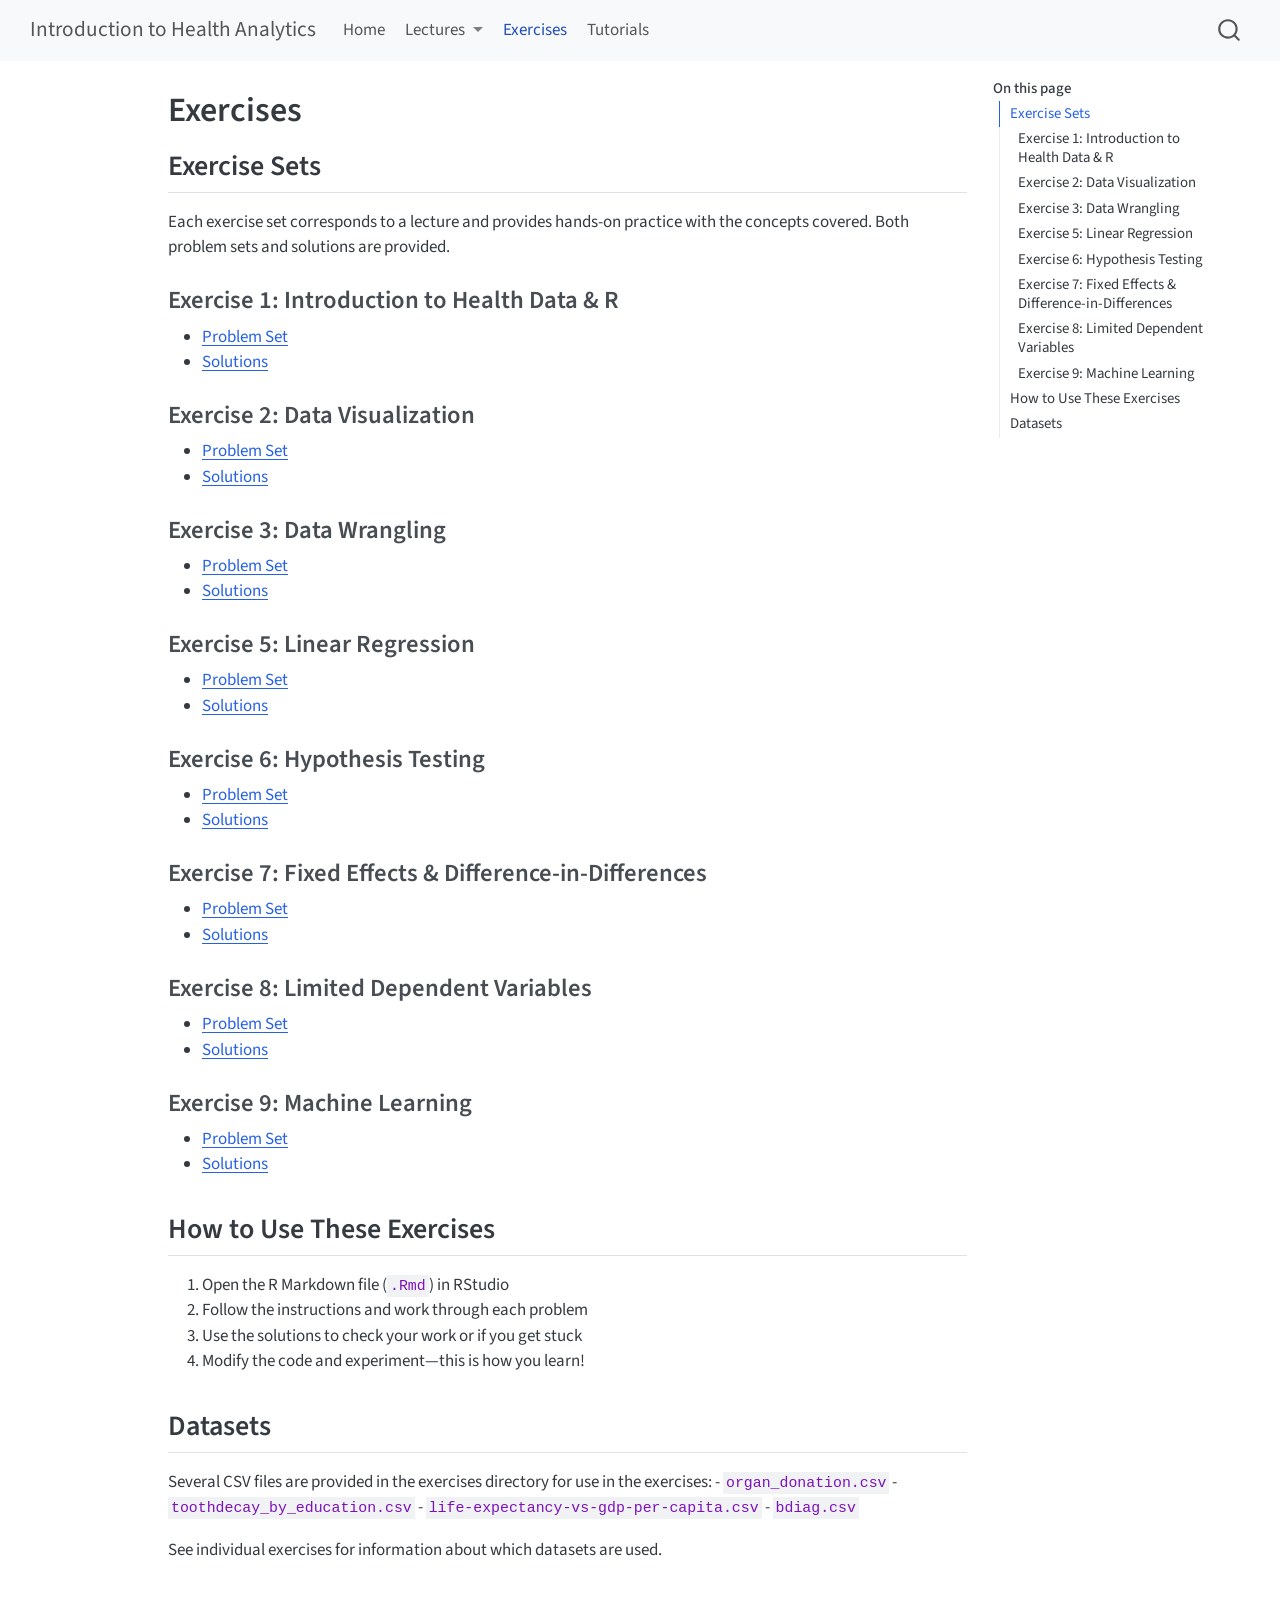
==== docs/exercises/index.html @ 42186995 "Commit spring 2026 course materials" ====
<!DOCTYPE html>
<html xmlns="http://www.w3.org/1999/xhtml" lang="en" xml:lang="en"><head>

<meta charset="utf-8">
<meta name="generator" content="quarto-1.8.27">

<meta name="viewport" content="width=device-width, initial-scale=1.0, user-scalable=yes">


<title>Exercises – Introduction to Health Analytics</title>
<style>
code{white-space: pre-wrap;}
span.smallcaps{font-variant: small-caps;}
div.columns{display: flex; gap: min(4vw, 1.5em);}
div.column{flex: auto; overflow-x: auto;}
div.hanging-indent{margin-left: 1.5em; text-indent: -1.5em;}
ul.task-list{list-style: none;}
ul.task-list li input[type="checkbox"] {
  width: 0.8em;
  margin: 0 0.8em 0.2em -1em; /* quarto-specific, see https://github.com/quarto-dev/quarto-cli/issues/4556 */ 
  vertical-align: middle;
}
</style>


<script src="../site_libs/quarto-nav/quarto-nav.js"></script>
<script src="../site_libs/quarto-nav/headroom.min.js"></script>
<script src="../site_libs/clipboard/clipboard.min.js"></script>
<script src="../site_libs/quarto-search/autocomplete.umd.js"></script>
<script src="../site_libs/quarto-search/fuse.min.js"></script>
<script src="../site_libs/quarto-search/quarto-search.js"></script>
<meta name="quarto:offset" content="../">
<script src="../site_libs/quarto-html/quarto.js" type="module"></script>
<script src="../site_libs/quarto-html/tabsets/tabsets.js" type="module"></script>
<script src="../site_libs/quarto-html/axe/axe-check.js" type="module"></script>
<script src="../site_libs/quarto-html/popper.min.js"></script>
<script src="../site_libs/quarto-html/tippy.umd.min.js"></script>
<script src="../site_libs/quarto-html/anchor.min.js"></script>
<link href="../site_libs/quarto-html/tippy.css" rel="stylesheet">
<link href="../site_libs/quarto-html/quarto-syntax-highlighting-ed96de9b727972fe78a7b5d16c58bf87.css" rel="stylesheet" id="quarto-text-highlighting-styles">
<script src="../site_libs/bootstrap/bootstrap.min.js"></script>
<link href="../site_libs/bootstrap/bootstrap-icons.css" rel="stylesheet">
<link href="../site_libs/bootstrap/bootstrap-5b4ad623e5705c0698d39aec6f10cf02.min.css" rel="stylesheet" append-hash="true" id="quarto-bootstrap" data-mode="light">
<script id="quarto-search-options" type="application/json">{
  "location": "navbar",
  "copy-button": false,
  "collapse-after": 3,
  "panel-placement": "end",
  "type": "overlay",
  "limit": 50,
  "keyboard-shortcut": [
    "f",
    "/",
    "s"
  ],
  "show-item-context": false,
  "language": {
    "search-no-results-text": "No results",
    "search-matching-documents-text": "matching documents",
    "search-copy-link-title": "Copy link to search",
    "search-hide-matches-text": "Hide additional matches",
    "search-more-match-text": "more match in this document",
    "search-more-matches-text": "more matches in this document",
    "search-clear-button-title": "Clear",
    "search-text-placeholder": "",
    "search-detached-cancel-button-title": "Cancel",
    "search-submit-button-title": "Submit",
    "search-label": "Search"
  }
}</script>


<link rel="stylesheet" href="../lectures/slides.css">
</head>

<body class="nav-fixed quarto-light">

<div id="quarto-search-results"></div>
  <header id="quarto-header" class="headroom fixed-top">
    <nav class="navbar navbar-expand-lg " data-bs-theme="dark">
      <div class="navbar-container container-fluid">
      <div class="navbar-brand-container mx-auto">
    <a class="navbar-brand" href="../index.html">
    <span class="navbar-title">Introduction to Health Analytics</span>
    </a>
  </div>
            <div id="quarto-search" class="" title="Search"></div>
          <button class="navbar-toggler" type="button" data-bs-toggle="collapse" data-bs-target="#navbarCollapse" aria-controls="navbarCollapse" role="menu" aria-expanded="false" aria-label="Toggle navigation" onclick="if (window.quartoToggleHeadroom) { window.quartoToggleHeadroom(); }">
  <span class="navbar-toggler-icon"></span>
</button>
          <div class="collapse navbar-collapse" id="navbarCollapse">
            <ul class="navbar-nav navbar-nav-scroll me-auto">
  <li class="nav-item">
    <a class="nav-link" href="../index.html"> 
<span class="menu-text">Home</span></a>
  </li>  
  <li class="nav-item dropdown ">
    <a class="nav-link dropdown-toggle" href="#" id="nav-menu-lectures" role="link" data-bs-toggle="dropdown" aria-expanded="false">
 <span class="menu-text">Lectures</span>
    </a>
    <ul class="dropdown-menu" aria-labelledby="nav-menu-lectures">    
        <li>
    <a class="dropdown-item" href="../lectures/health_analytics_01_intro.html">
 <span class="dropdown-text">1. Introduction to Health Data &amp; R</span></a>
  </li>  
        <li>
    <a class="dropdown-item" href="../lectures/health_analytics_02_dataviz.html">
 <span class="dropdown-text">2. Data Visualization</span></a>
  </li>  
        <li>
    <a class="dropdown-item" href="../lectures/health_analytics_03_wrangling.html">
 <span class="dropdown-text">3. Data Wrangling</span></a>
  </li>  
        <li>
    <a class="dropdown-item" href="../lectures/health_analytics_04_causal_inference.html">
 <span class="dropdown-text">4. Causal Inference</span></a>
  </li>  
        <li>
    <a class="dropdown-item" href="../lectures/health_analytics_05_linear_reg.html">
 <span class="dropdown-text">5. Linear Regression</span></a>
  </li>  
        <li>
    <a class="dropdown-item" href="../lectures/health_analytics_06_hypothesis_testing.html">
 <span class="dropdown-text">6. Hypothesis Testing</span></a>
  </li>  
        <li>
    <a class="dropdown-item" href="../lectures/health_analytics_07_fe_dd.html">
 <span class="dropdown-text">7. Fixed Effects &amp; Difference-in-Differences</span></a>
  </li>  
        <li>
    <a class="dropdown-item" href="../lectures/health_analytics_08_ldvs.html">
 <span class="dropdown-text">8. Limited Dependent Variables</span></a>
  </li>  
        <li>
    <a class="dropdown-item" href="../lectures/health_analytics_09_ml.html">
 <span class="dropdown-text">9. Machine Learning</span></a>
  </li>  
        <li>
    <a class="dropdown-item" href="../lectures/health_analytics_10_review.qmd">
 <span class="dropdown-text">10. Course Review</span></a>
  </li>  
    </ul>
  </li>
  <li class="nav-item">
    <a class="nav-link active" href="../exercises/index.html" aria-current="page"> 
<span class="menu-text">Exercises</span></a>
  </li>  
  <li class="nav-item">
    <a class="nav-link" href="../tutorials/index.html"> 
<span class="menu-text">Tutorials</span></a>
  </li>  
</ul>
          </div> <!-- /navcollapse -->
            <div class="quarto-navbar-tools">
</div>
      </div> <!-- /container-fluid -->
    </nav>
</header>
<!-- content -->
<div id="quarto-content" class="quarto-container page-columns page-rows-contents page-layout-article page-navbar">
<!-- sidebar -->
<!-- margin-sidebar -->
    <div id="quarto-margin-sidebar" class="sidebar margin-sidebar">
        <nav id="TOC" role="doc-toc" class="toc-active">
    <h2 id="toc-title">On this page</h2>
   
  <ul>
  <li><a href="#exercise-sets" id="toc-exercise-sets" class="nav-link active" data-scroll-target="#exercise-sets">Exercise Sets</a>
  <ul class="collapse">
  <li><a href="#exercise-1-introduction-to-health-data-r" id="toc-exercise-1-introduction-to-health-data-r" class="nav-link" data-scroll-target="#exercise-1-introduction-to-health-data-r">Exercise 1: Introduction to Health Data &amp; R</a></li>
  <li><a href="#exercise-2-data-visualization" id="toc-exercise-2-data-visualization" class="nav-link" data-scroll-target="#exercise-2-data-visualization">Exercise 2: Data Visualization</a></li>
  <li><a href="#exercise-3-data-wrangling" id="toc-exercise-3-data-wrangling" class="nav-link" data-scroll-target="#exercise-3-data-wrangling">Exercise 3: Data Wrangling</a></li>
  <li><a href="#exercise-5-linear-regression" id="toc-exercise-5-linear-regression" class="nav-link" data-scroll-target="#exercise-5-linear-regression">Exercise 5: Linear Regression</a></li>
  <li><a href="#exercise-6-hypothesis-testing" id="toc-exercise-6-hypothesis-testing" class="nav-link" data-scroll-target="#exercise-6-hypothesis-testing">Exercise 6: Hypothesis Testing</a></li>
  <li><a href="#exercise-7-fixed-effects-difference-in-differences" id="toc-exercise-7-fixed-effects-difference-in-differences" class="nav-link" data-scroll-target="#exercise-7-fixed-effects-difference-in-differences">Exercise 7: Fixed Effects &amp; Difference-in-Differences</a></li>
  <li><a href="#exercise-8-limited-dependent-variables" id="toc-exercise-8-limited-dependent-variables" class="nav-link" data-scroll-target="#exercise-8-limited-dependent-variables">Exercise 8: Limited Dependent Variables</a></li>
  <li><a href="#exercise-9-machine-learning" id="toc-exercise-9-machine-learning" class="nav-link" data-scroll-target="#exercise-9-machine-learning">Exercise 9: Machine Learning</a></li>
  </ul></li>
  <li><a href="#how-to-use-these-exercises" id="toc-how-to-use-these-exercises" class="nav-link" data-scroll-target="#how-to-use-these-exercises">How to Use These Exercises</a></li>
  <li><a href="#datasets" id="toc-datasets" class="nav-link" data-scroll-target="#datasets">Datasets</a></li>
  </ul>
</nav>
    </div>
<!-- main -->
<main class="content" id="quarto-document-content">

<header id="title-block-header" class="quarto-title-block default">
<div class="quarto-title">
<h1 class="title">Exercises</h1>
</div>



<div class="quarto-title-meta">

    
  
    
  </div>
  


</header>


<section id="exercise-sets" class="level2">
<h2 class="anchored" data-anchor-id="exercise-sets">Exercise Sets</h2>
<p>Each exercise set corresponds to a lecture and provides hands-on practice with the concepts covered. Both problem sets and solutions are provided.</p>
<section id="exercise-1-introduction-to-health-data-r" class="level3">
<h3 class="anchored" data-anchor-id="exercise-1-introduction-to-health-data-r">Exercise 1: Introduction to Health Data &amp; R</h3>
<ul>
<li><a href="health_analytics_01_intro.Rmd">Problem Set</a></li>
<li><a href="health_analytics_01_intro_solutions.Rmd">Solutions</a></li>
</ul>
</section>
<section id="exercise-2-data-visualization" class="level3">
<h3 class="anchored" data-anchor-id="exercise-2-data-visualization">Exercise 2: Data Visualization</h3>
<ul>
<li><a href="health_analytics_02_dataviz.Rmd">Problem Set</a></li>
<li><a href="health_analytics_02_dataviz_solutions.Rmd">Solutions</a></li>
</ul>
</section>
<section id="exercise-3-data-wrangling" class="level3">
<h3 class="anchored" data-anchor-id="exercise-3-data-wrangling">Exercise 3: Data Wrangling</h3>
<ul>
<li><a href="health_analytics_03_wrangling.Rmd">Problem Set</a></li>
<li><a href="health_analytics_03_wrangling_solutions.Rmd">Solutions</a></li>
</ul>
</section>
<section id="exercise-5-linear-regression" class="level3">
<h3 class="anchored" data-anchor-id="exercise-5-linear-regression">Exercise 5: Linear Regression</h3>
<ul>
<li><a href="health_analytics_05_linear_reg.Rmd">Problem Set</a></li>
<li><a href="health_analytics_05_linear_reg_solutions.Rmd">Solutions</a></li>
</ul>
</section>
<section id="exercise-6-hypothesis-testing" class="level3">
<h3 class="anchored" data-anchor-id="exercise-6-hypothesis-testing">Exercise 6: Hypothesis Testing</h3>
<ul>
<li><a href="health_analytics_06_hypothesis_testing.Rmd">Problem Set</a></li>
<li><a href="health_analytics_06_hypothesis_testing_solutions.Rmd">Solutions</a></li>
</ul>
</section>
<section id="exercise-7-fixed-effects-difference-in-differences" class="level3">
<h3 class="anchored" data-anchor-id="exercise-7-fixed-effects-difference-in-differences">Exercise 7: Fixed Effects &amp; Difference-in-Differences</h3>
<ul>
<li><a href="health_analytics_07_fe_dd.Rmd">Problem Set</a></li>
<li><a href="health_analytics_07_fe_dd_solutions.Rmd">Solutions</a></li>
</ul>
</section>
<section id="exercise-8-limited-dependent-variables" class="level3">
<h3 class="anchored" data-anchor-id="exercise-8-limited-dependent-variables">Exercise 8: Limited Dependent Variables</h3>
<ul>
<li><a href="health_analytics_08_limited_depvars.Rmd">Problem Set</a></li>
<li><a href="health_analytics_08_limited_depvars_solutions.Rmd">Solutions</a></li>
</ul>
</section>
<section id="exercise-9-machine-learning" class="level3">
<h3 class="anchored" data-anchor-id="exercise-9-machine-learning">Exercise 9: Machine Learning</h3>
<ul>
<li><a href="health_analytics_09_ml.Rmd">Problem Set</a></li>
<li><a href="health_analytics_09_ml_solutions.Rmd">Solutions</a></li>
</ul>
</section>
</section>
<section id="how-to-use-these-exercises" class="level2">
<h2 class="anchored" data-anchor-id="how-to-use-these-exercises">How to Use These Exercises</h2>
<ol type="1">
<li>Open the R Markdown file (<code>.Rmd</code>) in RStudio</li>
<li>Follow the instructions and work through each problem</li>
<li>Use the solutions to check your work or if you get stuck</li>
<li>Modify the code and experiment—this is how you learn!</li>
</ol>
</section>
<section id="datasets" class="level2">
<h2 class="anchored" data-anchor-id="datasets">Datasets</h2>
<p>Several CSV files are provided in the exercises directory for use in the exercises: - <code>organ_donation.csv</code> - <code>toothdecay_by_education.csv</code> - <code>life-expectancy-vs-gdp-per-capita.csv</code> - <code>bdiag.csv</code></p>
<p>See individual exercises for information about which datasets are used.</p>


</section>

</main> <!-- /main -->
<script id="quarto-html-after-body" type="application/javascript">
  window.document.addEventListener("DOMContentLoaded", function (event) {
    const icon = "";
    const anchorJS = new window.AnchorJS();
    anchorJS.options = {
      placement: 'right',
      icon: icon
    };
    anchorJS.add('.anchored');
    const isCodeAnnotation = (el) => {
      for (const clz of el.classList) {
        if (clz.startsWith('code-annotation-')) {                     
          return true;
        }
      }
      return false;
    }
    const onCopySuccess = function(e) {
      // button target
      const button = e.trigger;
      // don't keep focus
      button.blur();
      // flash "checked"
      button.classList.add('code-copy-button-checked');
      var currentTitle = button.getAttribute("title");
      button.setAttribute("title", "Copied!");
      let tooltip;
      if (window.bootstrap) {
        button.setAttribute("data-bs-toggle", "tooltip");
        button.setAttribute("data-bs-placement", "left");
        button.setAttribute("data-bs-title", "Copied!");
        tooltip = new bootstrap.Tooltip(button, 
          { trigger: "manual", 
            customClass: "code-copy-button-tooltip",
            offset: [0, -8]});
        tooltip.show();    
      }
      setTimeout(function() {
        if (tooltip) {
          tooltip.hide();
          button.removeAttribute("data-bs-title");
          button.removeAttribute("data-bs-toggle");
          button.removeAttribute("data-bs-placement");
        }
        button.setAttribute("title", currentTitle);
        button.classList.remove('code-copy-button-checked');
      }, 1000);
      // clear code selection
      e.clearSelection();
    }
    const getTextToCopy = function(trigger) {
      const outerScaffold = trigger.parentElement.cloneNode(true);
      const codeEl = outerScaffold.querySelector('code');
      for (const childEl of codeEl.children) {
        if (isCodeAnnotation(childEl)) {
          childEl.remove();
        }
      }
      return codeEl.innerText;
    }
    const clipboard = new window.ClipboardJS('.code-copy-button:not([data-in-quarto-modal])', {
      text: getTextToCopy
    });
    clipboard.on('success', onCopySuccess);
    if (window.document.getElementById('quarto-embedded-source-code-modal')) {
      const clipboardModal = new window.ClipboardJS('.code-copy-button[data-in-quarto-modal]', {
        text: getTextToCopy,
        container: window.document.getElementById('quarto-embedded-source-code-modal')
      });
      clipboardModal.on('success', onCopySuccess);
    }
      var localhostRegex = new RegExp(/^(?:http|https):\/\/localhost\:?[0-9]*\//);
      var mailtoRegex = new RegExp(/^mailto:/);
        var filterRegex = new RegExp('/' + window.location.host + '/');
      var isInternal = (href) => {
          return filterRegex.test(href) || localhostRegex.test(href) || mailtoRegex.test(href);
      }
      // Inspect non-navigation links and adorn them if external
     var links = window.document.querySelectorAll('a[href]:not(.nav-link):not(.navbar-brand):not(.toc-action):not(.sidebar-link):not(.sidebar-item-toggle):not(.pagination-link):not(.no-external):not([aria-hidden]):not(.dropdown-item):not(.quarto-navigation-tool):not(.about-link)');
      for (var i=0; i<links.length; i++) {
        const link = links[i];
        if (!isInternal(link.href)) {
          // undo the damage that might have been done by quarto-nav.js in the case of
          // links that we want to consider external
          if (link.dataset.originalHref !== undefined) {
            link.href = link.dataset.originalHref;
          }
        }
      }
    function tippyHover(el, contentFn, onTriggerFn, onUntriggerFn) {
      const config = {
        allowHTML: true,
        maxWidth: 500,
        delay: 100,
        arrow: false,
        appendTo: function(el) {
            return el.parentElement;
        },
        interactive: true,
        interactiveBorder: 10,
        theme: 'quarto',
        placement: 'bottom-start',
      };
      if (contentFn) {
        config.content = contentFn;
      }
      if (onTriggerFn) {
        config.onTrigger = onTriggerFn;
      }
      if (onUntriggerFn) {
        config.onUntrigger = onUntriggerFn;
      }
      window.tippy(el, config); 
    }
    const noterefs = window.document.querySelectorAll('a[role="doc-noteref"]');
    for (var i=0; i<noterefs.length; i++) {
      const ref = noterefs[i];
      tippyHover(ref, function() {
        // use id or data attribute instead here
        let href = ref.getAttribute('data-footnote-href') || ref.getAttribute('href');
        try { href = new URL(href).hash; } catch {}
        const id = href.replace(/^#\/?/, "");
        const note = window.document.getElementById(id);
        if (note) {
          return note.innerHTML;
        } else {
          return "";
        }
      });
    }
    const xrefs = window.document.querySelectorAll('a.quarto-xref');
    const processXRef = (id, note) => {
      // Strip column container classes
      const stripColumnClz = (el) => {
        el.classList.remove("page-full", "page-columns");
        if (el.children) {
          for (const child of el.children) {
            stripColumnClz(child);
          }
        }
      }
      stripColumnClz(note)
      if (id === null || id.startsWith('sec-')) {
        // Special case sections, only their first couple elements
        const container = document.createElement("div");
        if (note.children && note.children.length > 2) {
          container.appendChild(note.children[0].cloneNode(true));
          for (let i = 1; i < note.children.length; i++) {
            const child = note.children[i];
            if (child.tagName === "P" && child.innerText === "") {
              continue;
            } else {
              container.appendChild(child.cloneNode(true));
              break;
            }
          }
          if (window.Quarto?.typesetMath) {
            window.Quarto.typesetMath(container);
          }
          return container.innerHTML
        } else {
          if (window.Quarto?.typesetMath) {
            window.Quarto.typesetMath(note);
          }
          return note.innerHTML;
        }
      } else {
        // Remove any anchor links if they are present
        const anchorLink = note.querySelector('a.anchorjs-link');
        if (anchorLink) {
          anchorLink.remove();
        }
        if (window.Quarto?.typesetMath) {
          window.Quarto.typesetMath(note);
        }
        if (note.classList.contains("callout")) {
          return note.outerHTML;
        } else {
          return note.innerHTML;
        }
      }
    }
    for (var i=0; i<xrefs.length; i++) {
      const xref = xrefs[i];
      tippyHover(xref, undefined, function(instance) {
        instance.disable();
        let url = xref.getAttribute('href');
        let hash = undefined; 
        if (url.startsWith('#')) {
          hash = url;
        } else {
          try { hash = new URL(url).hash; } catch {}
        }
        if (hash) {
          const id = hash.replace(/^#\/?/, "");
          const note = window.document.getElementById(id);
          if (note !== null) {
            try {
              const html = processXRef(id, note.cloneNode(true));
              instance.setContent(html);
            } finally {
              instance.enable();
              instance.show();
            }
          } else {
            // See if we can fetch this
            fetch(url.split('#')[0])
            .then(res => res.text())
            .then(html => {
              const parser = new DOMParser();
              const htmlDoc = parser.parseFromString(html, "text/html");
              const note = htmlDoc.getElementById(id);
              if (note !== null) {
                const html = processXRef(id, note);
                instance.setContent(html);
              } 
            }).finally(() => {
              instance.enable();
              instance.show();
            });
          }
        } else {
          // See if we can fetch a full url (with no hash to target)
          // This is a special case and we should probably do some content thinning / targeting
          fetch(url)
          .then(res => res.text())
          .then(html => {
            const parser = new DOMParser();
            const htmlDoc = parser.parseFromString(html, "text/html");
            const note = htmlDoc.querySelector('main.content');
            if (note !== null) {
              // This should only happen for chapter cross references
              // (since there is no id in the URL)
              // remove the first header
              if (note.children.length > 0 && note.children[0].tagName === "HEADER") {
                note.children[0].remove();
              }
              const html = processXRef(null, note);
              instance.setContent(html);
            } 
          }).finally(() => {
            instance.enable();
            instance.show();
          });
        }
      }, function(instance) {
      });
    }
        let selectedAnnoteEl;
        const selectorForAnnotation = ( cell, annotation) => {
          let cellAttr = 'data-code-cell="' + cell + '"';
          let lineAttr = 'data-code-annotation="' +  annotation + '"';
          const selector = 'span[' + cellAttr + '][' + lineAttr + ']';
          return selector;
        }
        const selectCodeLines = (annoteEl) => {
          const doc = window.document;
          const targetCell = annoteEl.getAttribute("data-target-cell");
          const targetAnnotation = annoteEl.getAttribute("data-target-annotation");
          const annoteSpan = window.document.querySelector(selectorForAnnotation(targetCell, targetAnnotation));
          const lines = annoteSpan.getAttribute("data-code-lines").split(",");
          const lineIds = lines.map((line) => {
            return targetCell + "-" + line;
          })
          let top = null;
          let height = null;
          let parent = null;
          if (lineIds.length > 0) {
              //compute the position of the single el (top and bottom and make a div)
              const el = window.document.getElementById(lineIds[0]);
              top = el.offsetTop;
              height = el.offsetHeight;
              parent = el.parentElement.parentElement;
            if (lineIds.length > 1) {
              const lastEl = window.document.getElementById(lineIds[lineIds.length - 1]);
              const bottom = lastEl.offsetTop + lastEl.offsetHeight;
              height = bottom - top;
            }
            if (top !== null && height !== null && parent !== null) {
              // cook up a div (if necessary) and position it 
              let div = window.document.getElementById("code-annotation-line-highlight");
              if (div === null) {
                div = window.document.createElement("div");
                div.setAttribute("id", "code-annotation-line-highlight");
                div.style.position = 'absolute';
                parent.appendChild(div);
              }
              div.style.top = top - 2 + "px";
              div.style.height = height + 4 + "px";
              div.style.left = 0;
              let gutterDiv = window.document.getElementById("code-annotation-line-highlight-gutter");
              if (gutterDiv === null) {
                gutterDiv = window.document.createElement("div");
                gutterDiv.setAttribute("id", "code-annotation-line-highlight-gutter");
                gutterDiv.style.position = 'absolute';
                const codeCell = window.document.getElementById(targetCell);
                const gutter = codeCell.querySelector('.code-annotation-gutter');
                gutter.appendChild(gutterDiv);
              }
              gutterDiv.style.top = top - 2 + "px";
              gutterDiv.style.height = height + 4 + "px";
            }
            selectedAnnoteEl = annoteEl;
          }
        };
        const unselectCodeLines = () => {
          const elementsIds = ["code-annotation-line-highlight", "code-annotation-line-highlight-gutter"];
          elementsIds.forEach((elId) => {
            const div = window.document.getElementById(elId);
            if (div) {
              div.remove();
            }
          });
          selectedAnnoteEl = undefined;
        };
          // Handle positioning of the toggle
      window.addEventListener(
        "resize",
        throttle(() => {
          elRect = undefined;
          if (selectedAnnoteEl) {
            selectCodeLines(selectedAnnoteEl);
          }
        }, 10)
      );
      function throttle(fn, ms) {
      let throttle = false;
      let timer;
        return (...args) => {
          if(!throttle) { // first call gets through
              fn.apply(this, args);
              throttle = true;
          } else { // all the others get throttled
              if(timer) clearTimeout(timer); // cancel #2
              timer = setTimeout(() => {
                fn.apply(this, args);
                timer = throttle = false;
              }, ms);
          }
        };
      }
        // Attach click handler to the DT
        const annoteDls = window.document.querySelectorAll('dt[data-target-cell]');
        for (const annoteDlNode of annoteDls) {
          annoteDlNode.addEventListener('click', (event) => {
            const clickedEl = event.target;
            if (clickedEl !== selectedAnnoteEl) {
              unselectCodeLines();
              const activeEl = window.document.querySelector('dt[data-target-cell].code-annotation-active');
              if (activeEl) {
                activeEl.classList.remove('code-annotation-active');
              }
              selectCodeLines(clickedEl);
              clickedEl.classList.add('code-annotation-active');
            } else {
              // Unselect the line
              unselectCodeLines();
              clickedEl.classList.remove('code-annotation-active');
            }
          });
        }
    const findCites = (el) => {
      const parentEl = el.parentElement;
      if (parentEl) {
        const cites = parentEl.dataset.cites;
        if (cites) {
          return {
            el,
            cites: cites.split(' ')
          };
        } else {
          return findCites(el.parentElement)
        }
      } else {
        return undefined;
      }
    };
    var bibliorefs = window.document.querySelectorAll('a[role="doc-biblioref"]');
    for (var i=0; i<bibliorefs.length; i++) {
      const ref = bibliorefs[i];
      const citeInfo = findCites(ref);
      if (citeInfo) {
        tippyHover(citeInfo.el, function() {
          var popup = window.document.createElement('div');
          citeInfo.cites.forEach(function(cite) {
            var citeDiv = window.document.createElement('div');
            citeDiv.classList.add('hanging-indent');
            citeDiv.classList.add('csl-entry');
            var biblioDiv = window.document.getElementById('ref-' + cite);
            if (biblioDiv) {
              citeDiv.innerHTML = biblioDiv.innerHTML;
            }
            popup.appendChild(citeDiv);
          });
          return popup.innerHTML;
        });
      }
    }
  });
  </script>
</div> <!-- /content -->




</body></html>
---- docs/site_libs/quarto-html/tippy.css ----
.tippy-box[data-animation=fade][data-state=hidden]{opacity:0}[data-tippy-root]{max-width:calc(100vw - 10px)}.tippy-box{position:relative;background-color:#333;color:#fff;border-radius:4px;font-size:14px;line-height:1.4;white-space:normal;outline:0;transition-property:transform,visibility,opacity}.tippy-box[data-placement^=top]>.tippy-arrow{bottom:0}.tippy-box[data-placement^=top]>.tippy-arrow:before{bottom:-7px;left:0;border-width:8px 8px 0;border-top-color:initial;transform-origin:center top}.tippy-box[data-placement^=bottom]>.tippy-arrow{top:0}.tippy-box[data-placement^=bottom]>.tippy-arrow:before{top:-7px;left:0;border-width:0 8px 8px;border-bottom-color:initial;transform-origin:center bottom}.tippy-box[data-placement^=left]>.tippy-arrow{right:0}.tippy-box[data-placement^=left]>.tippy-arrow:before{border-width:8px 0 8px 8px;border-left-color:initial;right:-7px;transform-origin:center left}.tippy-box[data-placement^=right]>.tippy-arrow{left:0}.tippy-box[data-placement^=right]>.tippy-arrow:before{left:-7px;border-width:8px 8px 8px 0;border-right-color:initial;transform-origin:center right}.tippy-box[data-inertia][data-state=visible]{transition-timing-function:cubic-bezier(.54,1.5,.38,1.11)}.tippy-arrow{width:16px;height:16px;color:#333}.tippy-arrow:before{content:"";position:absolute;border-color:transparent;border-style:solid}.tippy-content{position:relative;padding:5px 9px;z-index:1}
---- docs/site_libs/quarto-html/quarto-syntax-highlighting-ed96de9b727972fe78a7b5d16c58bf87.css ----
/* quarto syntax highlight colors */
:root {
  --quarto-hl-ot-color: #003B4F;
  --quarto-hl-at-color: #657422;
  --quarto-hl-ss-color: #20794D;
  --quarto-hl-an-color: #5E5E5E;
  --quarto-hl-fu-color: #4758AB;
  --quarto-hl-st-color: #20794D;
  --quarto-hl-cf-color: #003B4F;
  --quarto-hl-op-color: #5E5E5E;
  --quarto-hl-er-color: #AD0000;
  --quarto-hl-bn-color: #AD0000;
  --quarto-hl-al-color: #AD0000;
  --quarto-hl-va-color: #111111;
  --quarto-hl-bu-color: inherit;
  --quarto-hl-ex-color: inherit;
  --quarto-hl-pp-color: #AD0000;
  --quarto-hl-in-color: #5E5E5E;
  --quarto-hl-vs-color: #20794D;
  --quarto-hl-wa-color: #5E5E5E;
  --quarto-hl-do-color: #5E5E5E;
  --quarto-hl-im-color: #00769E;
  --quarto-hl-ch-color: #20794D;
  --quarto-hl-dt-color: #AD0000;
  --quarto-hl-fl-color: #AD0000;
  --quarto-hl-co-color: #5E5E5E;
  --quarto-hl-cv-color: #5E5E5E;
  --quarto-hl-cn-color: #8f5902;
  --quarto-hl-sc-color: #5E5E5E;
  --quarto-hl-dv-color: #AD0000;
  --quarto-hl-kw-color: #003B4F;
}

/* other quarto variables */
:root {
  --quarto-font-monospace: SFMono-Regular, Menlo, Monaco, Consolas, "Liberation Mono", "Courier New", monospace;
}

/* syntax highlight based on Pandoc's rules */
pre > code.sourceCode > span {
  color: #003B4F;
}

code.sourceCode > span {
  color: #003B4F;
}

div.sourceCode,
div.sourceCode pre.sourceCode {
  color: #003B4F;
}

/* Normal */
code span {
  color: #003B4F;
}

/* Alert */
code span.al {
  color: #AD0000;
  font-style: inherit;
}

/* Annotation */
code span.an {
  color: #5E5E5E;
  font-style: inherit;
}

/* Attribute */
code span.at {
  color: #657422;
  font-style: inherit;
}

/* BaseN */
code span.bn {
  color: #AD0000;
  font-style: inherit;
}

/* BuiltIn */
code span.bu {
  font-style: inherit;
}

/* ControlFlow */
code span.cf {
  color: #003B4F;
  font-weight: bold;
  font-style: inherit;
}

/* Char */
code span.ch {
  color: #20794D;
  font-style: inherit;
}

/* Constant */
code span.cn {
  color: #8f5902;
  font-style: inherit;
}

/* Comment */
code span.co {
  color: #5E5E5E;
  font-style: inherit;
}

/* CommentVar */
code span.cv {
  color: #5E5E5E;
  font-style: italic;
}

/* Documentation */
code span.do {
  color: #5E5E5E;
  font-style: italic;
}

/* DataType */
code span.dt {
  color: #AD0000;
  font-style: inherit;
}

/* DecVal */
code span.dv {
  color: #AD0000;
  font-style: inherit;
}

/* Error */
code span.er {
  color: #AD0000;
  font-style: inherit;
}

/* Extension */
code span.ex {
  font-style: inherit;
}

/* Float */
code span.fl {
  color: #AD0000;
  font-style: inherit;
}

/* Function */
code span.fu {
  color: #4758AB;
  font-style: inherit;
}

/* Import */
code span.im {
  color: #00769E;
  font-style: inherit;
}

/* Information */
code span.in {
  color: #5E5E5E;
  font-style: inherit;
}

/* Keyword */
code span.kw {
  color: #003B4F;
  font-weight: bold;
  font-style: inherit;
}

/* Operator */
code span.op {
  color: #5E5E5E;
  font-style: inherit;
}

/* Other */
code span.ot {
  color: #003B4F;
  font-style: inherit;
}

/* Preprocessor */
code span.pp {
  color: #AD0000;
  font-style: inherit;
}

/* SpecialChar */
code span.sc {
  color: #5E5E5E;
  font-style: inherit;
}

/* SpecialString */
code span.ss {
  color: #20794D;
  font-style: inherit;
}

/* String */
code span.st {
  color: #20794D;
  font-style: inherit;
}

/* Variable */
code span.va {
  color: #111111;
  font-style: inherit;
}

/* VerbatimString */
code span.vs {
  color: #20794D;
  font-style: inherit;
}

/* Warning */
code span.wa {
  color: #5E5E5E;
  font-style: italic;
}

.prevent-inlining {
  content: "</";
}

/*# sourceMappingURL=0920dd6d7437995b8cdf7429764427b1.css.map */
---- docs/lectures/slides.css ----
/* --- Typography (from beamerthemeImperial.sty) --- */
/* Uses Imperial Sans Text if installed; otherwise falls back to a close sans stack */
.reveal {
  font-family: "Imperial Sans Text", "Inter", "Helvetica Neue", Helvetica, Arial, sans-serif;
  font-size: 28px;
  color: #000000;
}

/* Monospace (the Imperial theme uses the same family for \texttt, but code is
   far more readable in a real mono font, so we keep a proper monospace here) */
.reveal code, .reveal pre {
  font-family: "SFMono-Regular", Menlo, Consolas, "Liberation Mono", monospace;
}

/* --- Slide margins (16:9 → 4.18 mm ≈ 0.26% of 1600 px) --- */
.reveal .slides > section,
.reveal .slides > section > section {
  padding-left: 0.26%;
  padding-right: 0.26%;
}

/* --- Paragraph spacing (10 pt between paragraphs) --- */
.reveal p {
  margin-bottom: 10pt;
}

/* --- Title slide --- */
.reveal .slides section:first-of-type h1 {
  color: #003A8F;
  font-weight: 700;
}

.reveal .slides section:first-of-type h2 {
  color: #6A7FDB;
  font-weight: 400;
}

/* --- Slide titles --- */
.reveal h2 {
  color: #003A8F;
  font-weight: 700;
  margin-bottom: 0.6em;
}

/* --- Bullet points --- */
.reveal ul {
  list-style-type: disc;
  margin-left: 1.2em;
}

.reveal li {
  margin-bottom: 0.4em;
}

/* --- Emphasis (bold bullets) --- */
.reveal strong {
  font-weight: 700;
}

/* --- Footer --- */
.reveal .slide-number {
  color: #003A8F;
  font-size: 14px;
}

.reveal .footer {
  position: absolute;
  bottom: 15px;
  left: 30px;
  font-size: 14px;
  color: #003A8F;
}
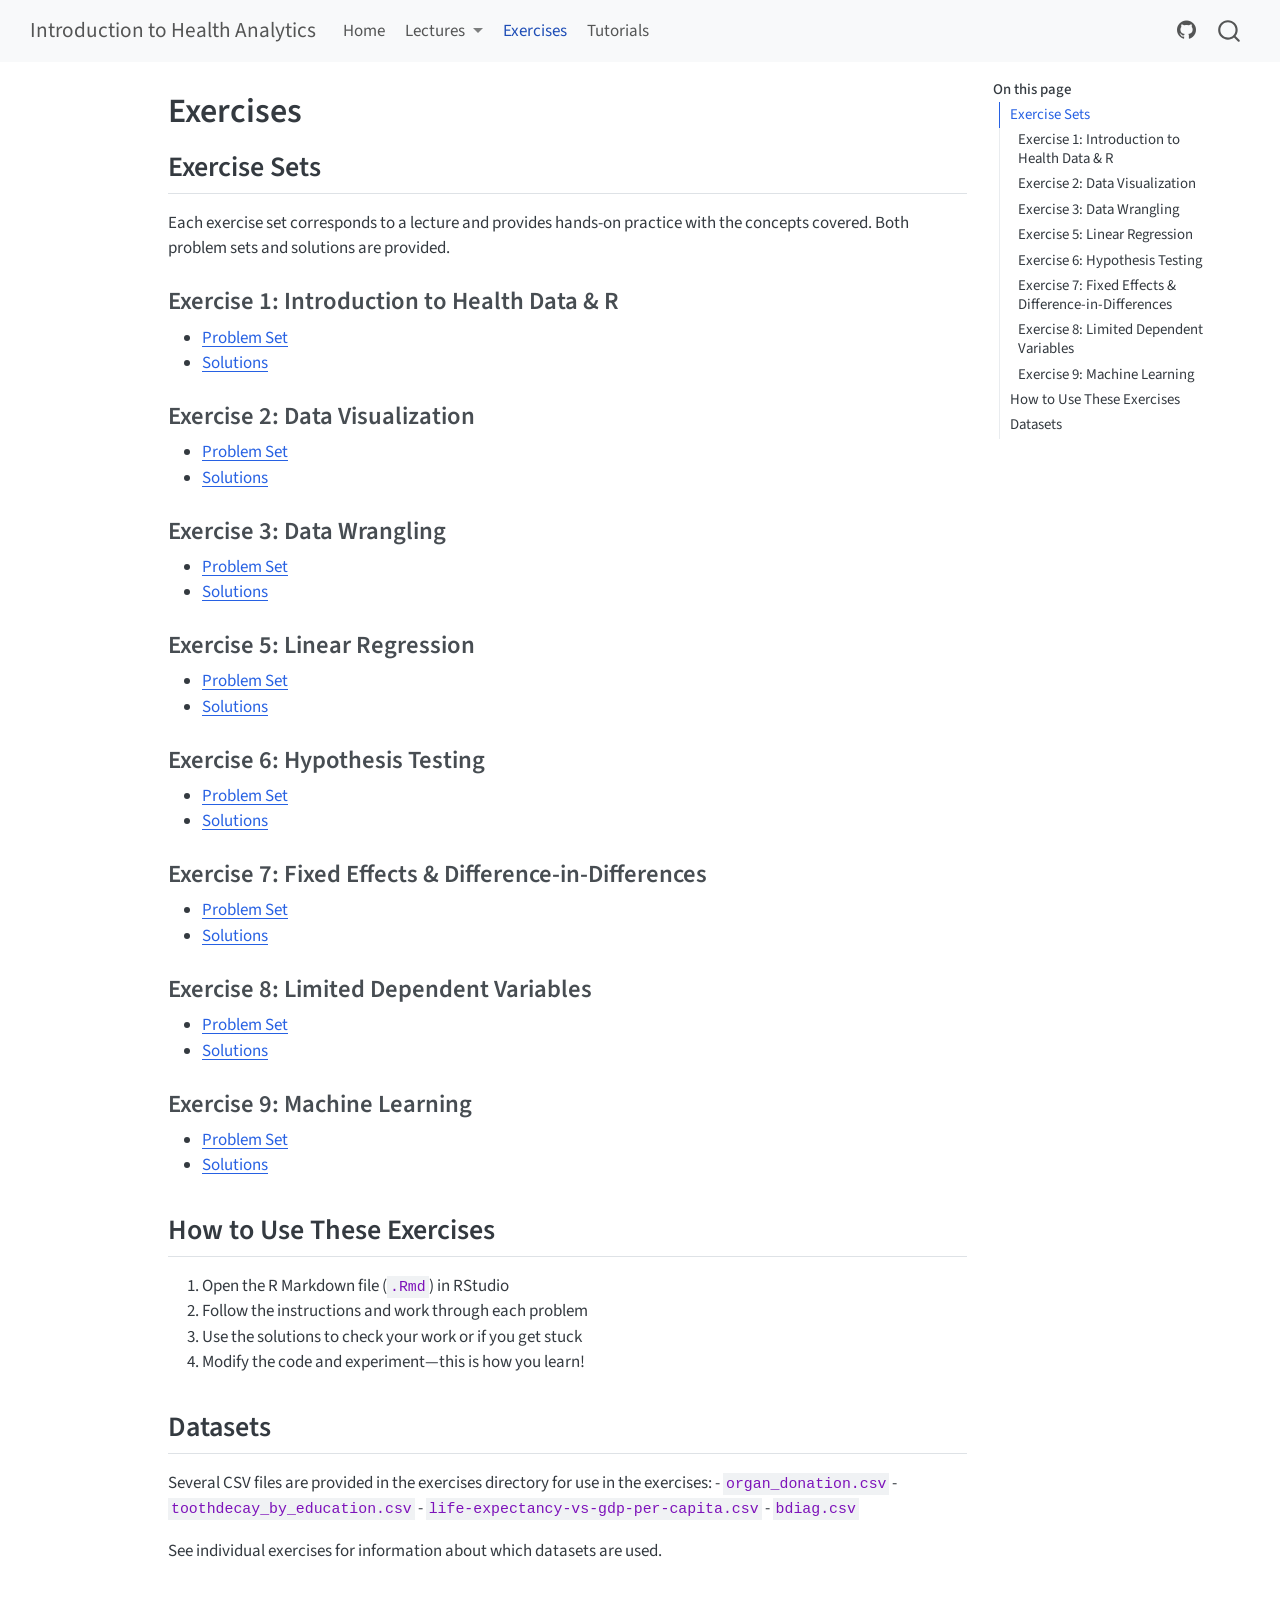
==== commit 15622c1a: "Re-render site" ====
--- a/docs/exercises/index.html
+++ b/docs/exercises/index.html
@@ -135,10 +135,6 @@
     <a class="dropdown-item" href="../lectures/health_analytics_09_ml.html">
  <span class="dropdown-text">9. Machine Learning</span></a>
   </li>  
-        <li>
-    <a class="dropdown-item" href="../lectures/health_analytics_10_review.qmd">
- <span class="dropdown-text">10. Course Review</span></a>
-  </li>  
     </ul>
   </li>
   <li class="nav-item">
@@ -148,6 +144,13 @@
   <li class="nav-item">
     <a class="nav-link" href="../tutorials/index.html"> 
 <span class="menu-text">Tutorials</span></a>
+  </li>  
+</ul>
+            <ul class="navbar-nav navbar-nav-scroll ms-auto">
+  <li class="nav-item compact">
+    <a class="nav-link" href="https://github.com/SamanthaBurn/HealthAnalytics"> <i class="bi bi-github" role="img" aria-label="GitHub">
+</i> 
+<span class="menu-text"></span></a>
   </li>  
 </ul>
           </div> <!-- /navcollapse -->
